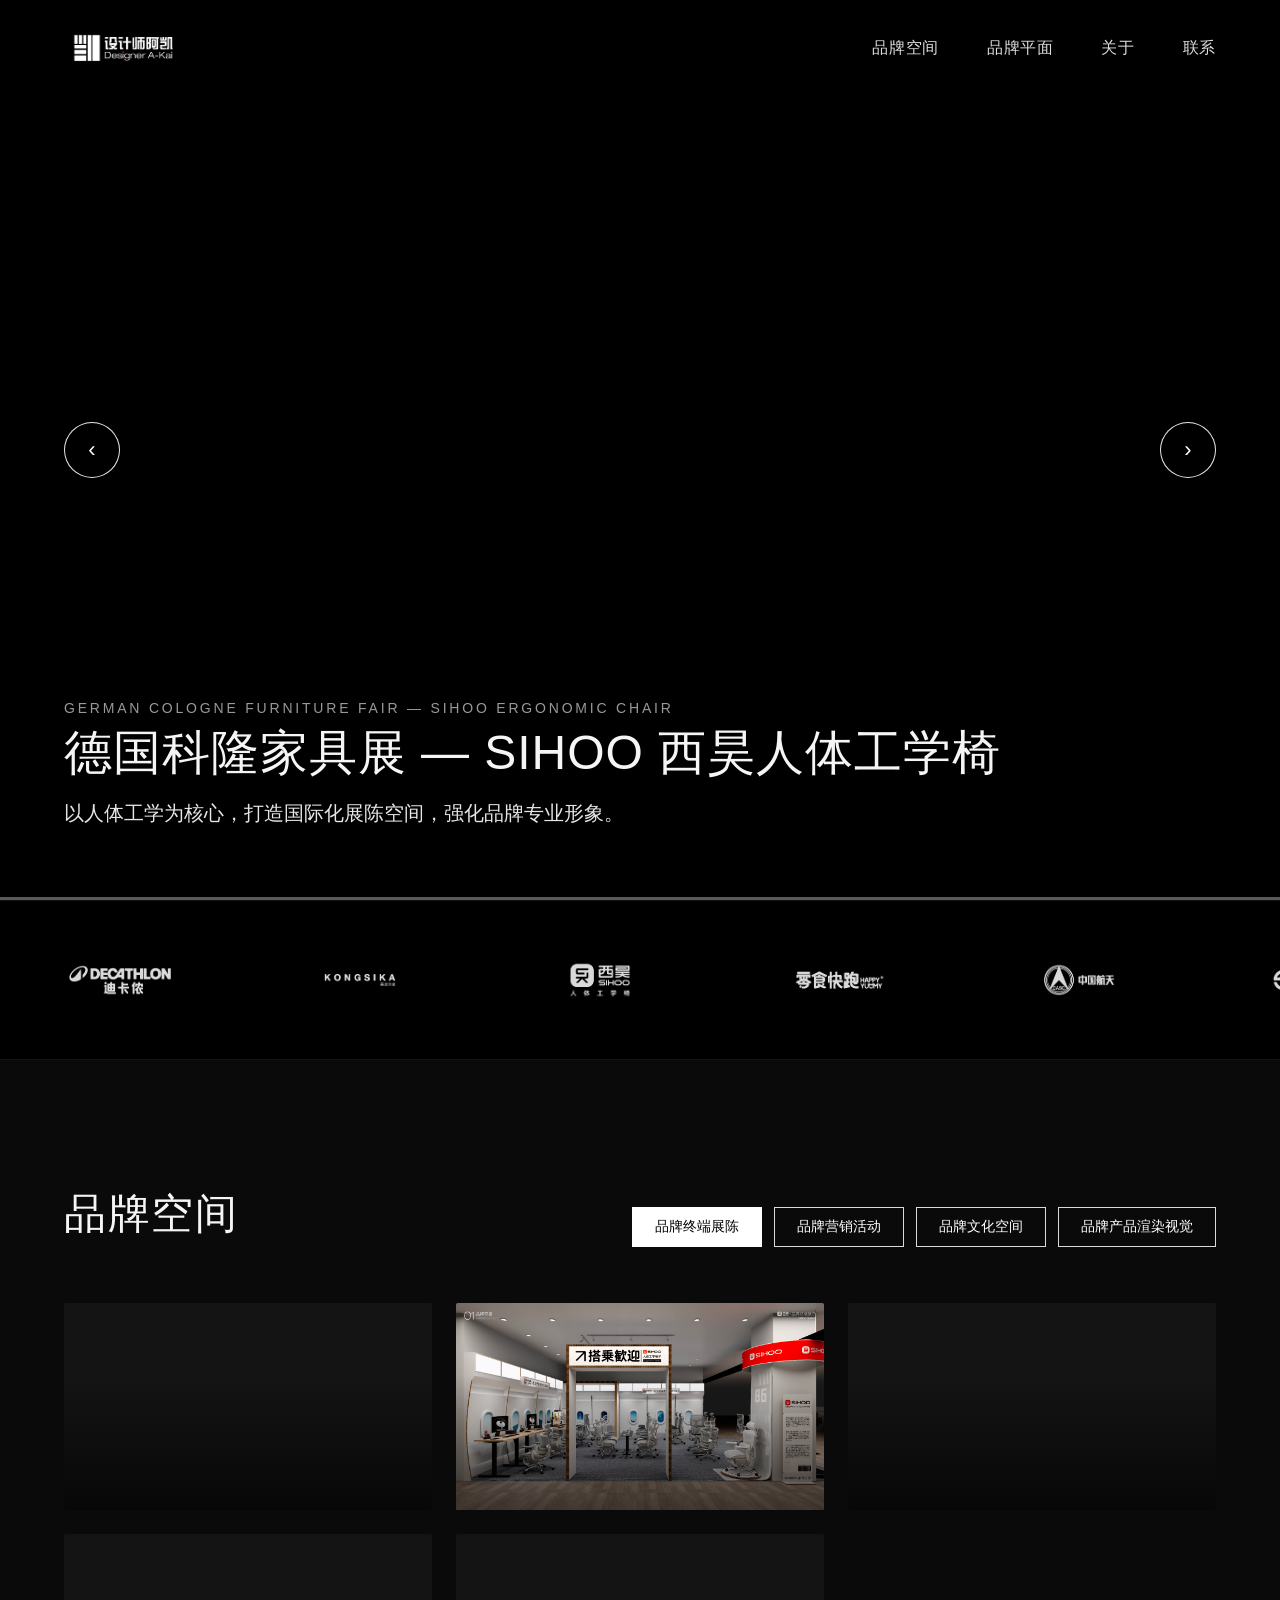
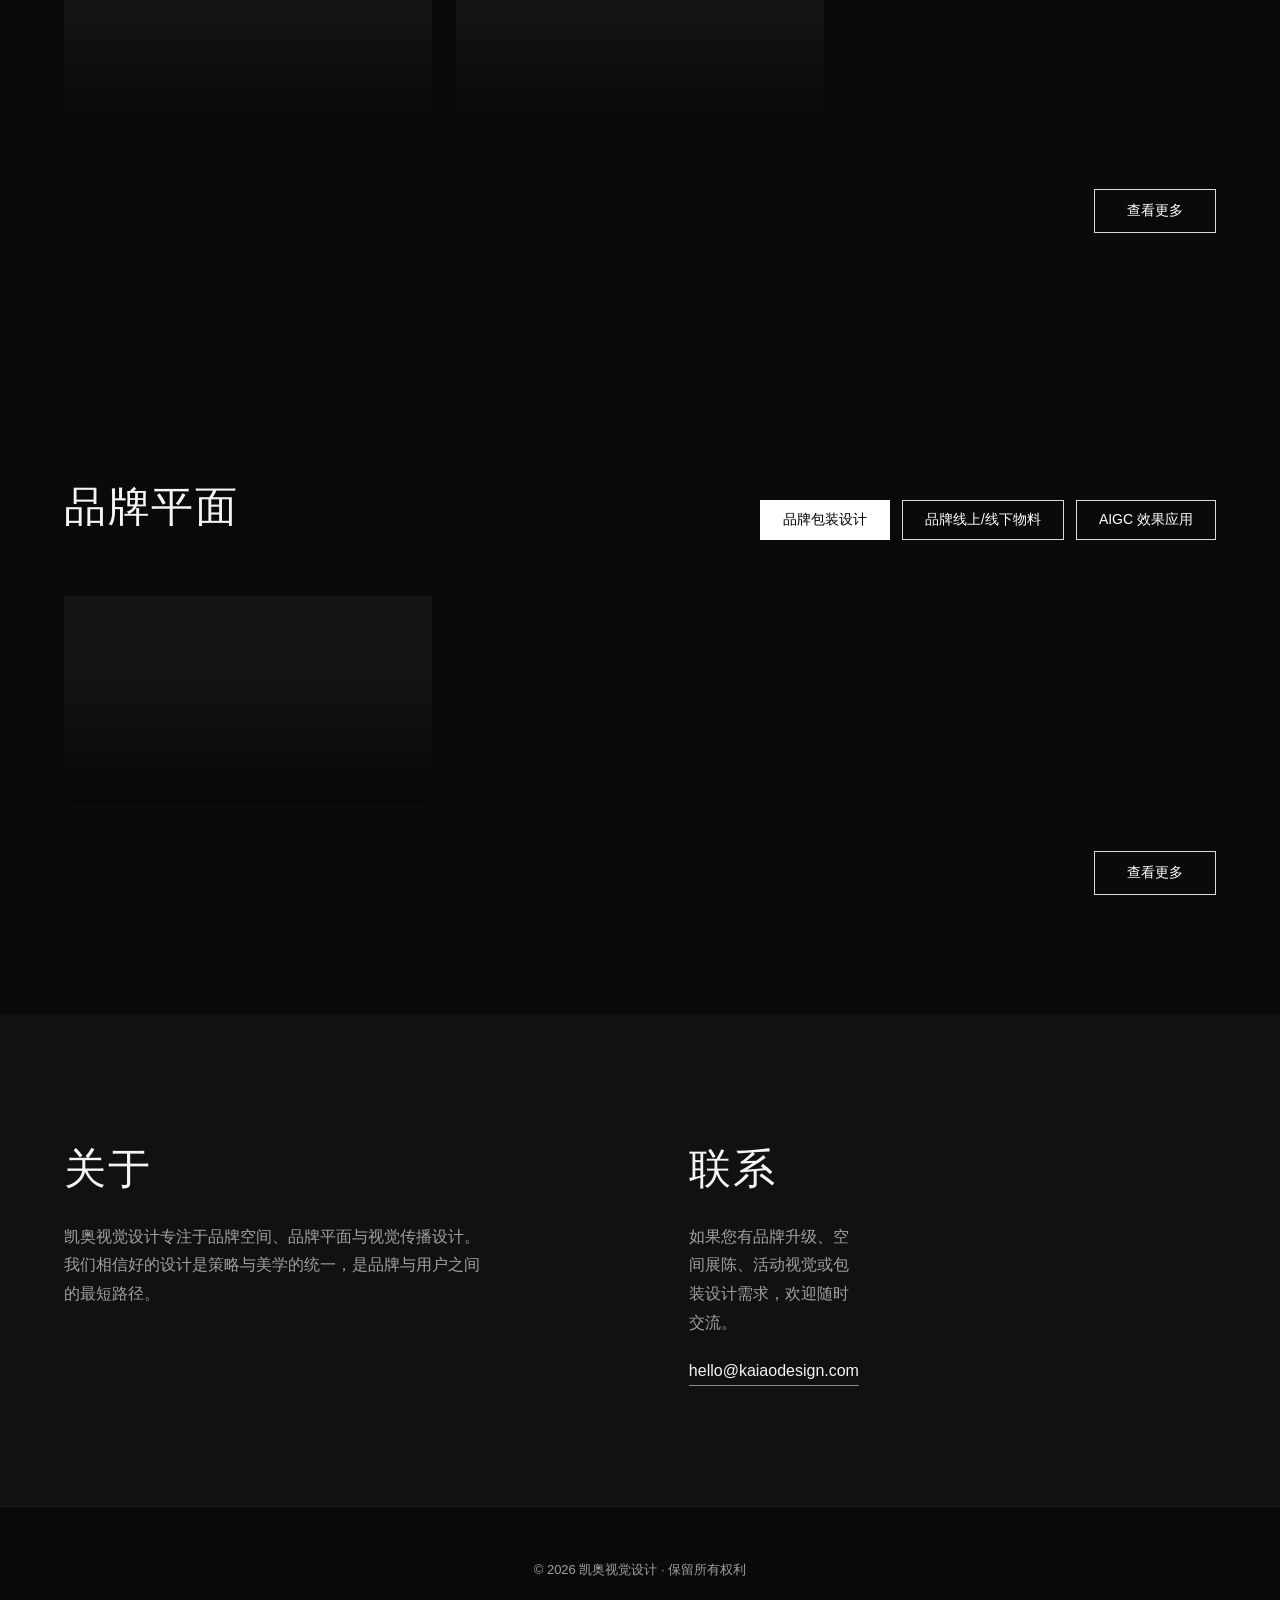
==== index.html @ baa511c7 "凯奥视觉设计 · 个人作品集网站（GitHub Pages 上线版本）" ====
<!DOCTYPE html>
<html lang="zh-CN">
<head>
  <meta charset="UTF-8">
  <meta name="viewport" content="width=device-width, initial-scale=1.0">
  <title>凯奥视觉设计 | 个人作品集</title>
  <link rel="stylesheet" href="style.css">
</head>
<body>
  <nav id="navbar" class="navbar">
    <div class="grid nav-inner">
      <a class="nav-logo" href="#" aria-label="凯奥视觉设计">
        <img id="nav-logo-img" src="" alt="凯奥视觉设计">
      </a>
      <ul class="nav-links" id="nav-links"></ul>
    </div>
  </nav>

  <header class="banner" id="banner">
    <div class="banner-track" id="banner-track"></div>
    <div class="banner-dim"></div>
    <button class="banner-arrow prev" id="banner-prev" type="button" aria-label="上一张">‹</button>
    <button class="banner-arrow next" id="banner-next" type="button" aria-label="下一张">›</button>
    <div class="banner-text">
      <p id="banner-en" class="banner-en"></p>
      <h1 id="banner-title" class="banner-title"></h1>
      <p id="banner-intro" class="banner-intro"></p>
    </div>
    <div class="banner-progress" id="banner-progress"></div>
  </header>

  <section class="marquee-bar" aria-label="服务过的品牌">
    <div class="marquee-track" id="marquee-track"></div>
  </section>

  <main>
    <section class="section" id="brand-space">
      <div class="container">
        <div class="section-head reveal">
          <h2 class="section-title">品牌空间</h2>
          <div class="tabs" id="space-tabs"></div>
        </div>
        <div class="grid gallery-grid" id="space-grid"></div>
        <div class="section-foot reveal">
          <button class="btn-outline" id="space-more" type="button">查看更多</button>
        </div>
      </div>
    </section>

    <section class="section" id="brand-plane">
      <div class="container">
        <div class="section-head reveal">
          <h2 class="section-title">品牌平面</h2>
          <div class="tabs" id="plane-tabs"></div>
        </div>
        <div class="grid gallery-grid" id="plane-grid"></div>
        <div class="section-foot reveal">
          <button class="btn-outline" id="plane-more" type="button">查看更多</button>
        </div>
      </div>
    </section>

    <section class="section section-dark" id="about">
      <div class="container grid grid-12">
        <div class="col-5 reveal">
          <h2 class="section-title">关于</h2>
          <p class="body-text">
            凯奥视觉设计专注于品牌空间、品牌平面与视觉传播设计。我们相信好的设计是策略与美学的统一，是品牌与用户之间的最短路径。
          </p>
        </div>
        <div class="col-5 col-start-8 reveal">
          <h2 class="section-title">联系</h2>
          <p class="body-text">
            如果您有品牌升级、空间展陈、活动视觉或包装设计需求，欢迎随时交流。
          </p>
          <a class="contact-link" href="mailto:hello@kaiaodesign.com">hello@kaiaodesign.com</a>
        </div>
      </div>
    </section>
  </main>

  <footer class="footer">
    <div class="container">
      <p>© 2026 凯奥视觉设计 · 保留所有权利</p>
    </div>
  </footer>

  <script src="data.js"></script>
  <script src="main.js"></script>
</body>
</html>
---- style.css ----
:root {
  --bg: #0a0a0a;
  --bg-soft: #111111;
  --text: #f5f5f5;
  --text-muted: #a0a0a0;
  --border: rgba(255, 255, 255, 0.85);
  --grid-max: 1440px;
  --gutter: 24px;
  --radius: 2px;
  --duration-fast: 200ms;
  --duration-normal: 400ms;
  --duration-slow: 800ms;
}

* { box-sizing: border-box; }

html {
  scroll-behavior: smooth;
  background: var(--bg);
  color: var(--text);
  font-family: "Microsoft YaHei", "微软雅黑", "PingFang SC", sans-serif;
  font-weight: 500;
  line-height: 1.6;
}

body {
  margin: 0;
  overflow-x: hidden;
  background: var(--bg);
}

img { max-width: 100%; display: block; }
a { color: inherit; text-decoration: none; }

/* ---------- 12-column grid ---------- */
.container {
  width: 100%;
  max-width: var(--grid-max);
  margin: 0 auto;
  padding-left: 64px;
  padding-right: 64px;
}

.grid {
  display: grid;
  grid-template-columns: repeat(12, 1fr);
  gap: var(--gutter);
}

.col-5 { grid-column: span 5; }
.col-start-8 { grid-column-start: 8; }

/* ---------- Navbar ---------- */
.navbar {
  position: fixed;
  inset: 0 0 auto 0;
  z-index: 100;
  height: 96px;
  display: flex;
  align-items: center;
  transition: transform 500ms cubic-bezier(0.22, 1, 0.36, 1),
              background 500ms ease,
              height 500ms ease;
  background: transparent;
}

.navbar.is-hidden { transform: translateY(-100%); }
.navbar.is-solid {
  height: 80px;
  background: rgba(0, 0, 0, 0.92);
  backdrop-filter: blur(6px);
}

.nav-inner {
  width: 100%;
  padding: 0 64px;
  display: flex;
  align-items: center;
  justify-content: space-between;
}

.nav-logo {
  display: flex;
  align-items: center;
}

.nav-logo img { height: 38px; width: auto; }

.nav-links {
  display: flex;
  justify-content: flex-end;
  gap: 48px;
  list-style: none;
  margin: 0;
  padding: 0;
}

.nav-links a {
  font-size: 16px;
  font-weight: 500;
  letter-spacing: 0.04em;
  padding: 6px 0;
  position: relative;
  opacity: 0.9;
  transition: opacity var(--duration-fast);
}

.nav-links a::after {
  content: "";
  position: absolute;
  left: 0;
  bottom: 0;
  width: 0;
  height: 1px;
  background: #fff;
  transition: width 300ms ease;
}

.nav-links a:hover { opacity: 1; }
.nav-links a:hover::after { width: 100%; }

/* ---------- Banner ---------- */
.banner {
  position: relative;
  width: 100%;
  height: 100vh;
  min-height: 720px;
  overflow: hidden;
  background: #000;
}

.banner-track {
  position: absolute;
  inset: 0;
}

.slide {
  position: absolute;
  inset: 0;
  opacity: 0;
  transition: opacity 1200ms ease;
}

.slide.is-active { opacity: 1; z-index: 2; }

.slide-base,
.slide-mask {
  position: absolute;
  inset: 0;
  background-size: cover;
  background-position: center;
}

.slide-base { z-index: 1; }

.slide-mask {
  z-index: 2;
  opacity: 0;
  transition: opacity 200ms ease;
  -webkit-mask-image: radial-gradient(
    circle 150px at var(--mx, 50%) var(--my, 50%),
    rgba(0,0,0,1) 0%,
    rgba(0,0,0,1) 85px,
    rgba(0,0,0,0) 150px
  );
  mask-image: radial-gradient(
    circle 150px at var(--mx, 50%) var(--my, 50%),
    rgba(0,0,0,1) 0%,
    rgba(0,0,0,1) 85px,
    rgba(0,0,0,0) 150px
  );
  pointer-events: none;
}

.banner:hover .slide-mask { opacity: 1; }

.banner-dim {
  position: absolute;
  inset: 0;
  z-index: 3;
  background: linear-gradient(
    180deg,
    rgba(0,0,0,0.35) 0%,
    rgba(0,0,0,0.15) 40%,
    rgba(0,0,0,0.45) 100%
  );
  pointer-events: none;
}

.banner-text {
  position: absolute;
  bottom: 72px;
  left: 0;
  right: 0;
  z-index: 4;
  pointer-events: none;
  padding: 0 64px;
}

.banner-en {
  font-size: 14px;
  font-weight: 500;
  letter-spacing: 0.2em;
  text-transform: uppercase;
  color: rgba(255,255,255,0.6);
  margin: 0 0 8px;
  text-shadow: 0 2px 16px rgba(0,0,0,0.45);
}

.banner-title {
  font-size: 48px;
  font-weight: 500;
  line-height: 1.08;
  letter-spacing: 0.02em;
  margin: 0 0 20px;
  text-shadow: 0 2px 24px rgba(0,0,0,0.45);
}

.banner-intro {
  font-size: 20px;
  font-weight: 500;
  line-height: 1.45;
  margin: 0;
  max-width: 640px;
  color: rgba(255,255,255,0.9);
  text-shadow: 0 2px 16px rgba(0,0,0,0.45);
}

/* Banner arrows */
.banner-arrow {
  position: absolute;
  top: 50%;
  transform: translateY(-50%);
  z-index: 6;
  width: 56px;
  height: 56px;
  display: flex;
  align-items: center;
  justify-content: center;
  border: 1px solid rgba(255,255,255,0.9);
  border-radius: 50%;
  background: rgba(0,0,0,0.25);
  color: #fff;
  font-size: 22px;
  cursor: pointer;
  transition: background 200ms ease, color 200ms ease;
}

.banner-arrow:hover {
  background: #fff;
  color: #000;
}

.banner-arrow.prev { left: 64px; }
.banner-arrow.next { right: 64px; }

.banner-progress {
  position: absolute;
  bottom: 0;
  left: 0;
  height: 3px;
  z-index: 5;
  background: rgba(255,255,255,0.35);
  width: 0%;
}

/* ---------- Marquee ---------- */
.marquee-bar {
  height: 160px;
  background: #000;
  overflow: hidden;
  display: flex;
  align-items: center;
  border-top: 1px solid rgba(255,255,255,0.08);
  border-bottom: 1px solid rgba(255,255,255,0.08);
}

.marquee-track {
  display: flex;
  align-items: center;
  white-space: nowrap;
  animation: marquee 28s linear infinite;
}

.marquee-item {
  flex: 0 0 auto;
  height: 72px;
  margin: 0 56px;
  filter: grayscale(1) brightness(1.15);
  opacity: 0.85;
  transition: opacity var(--duration-fast);
}

.marquee-item:hover { opacity: 1; }

@keyframes marquee {
  0% { transform: translateX(0); }
  100% { transform: translateX(-50%); }
}

/* ---------- Sections ---------- */
.section {
  padding: 120px 0;
  background: var(--bg);
}

.section-dark { background: var(--bg-soft); }

.section-head {
  display: flex;
  align-items: flex-end;
  justify-content: space-between;
  margin-bottom: 56px;
  gap: 32px;
  flex-wrap: wrap;
}

.section-title {
  font-size: 42px;
  font-weight: 500;
  letter-spacing: 0.04em;
  margin: 0;
}

.section-foot {
  display: flex;
  justify-content: flex-end;
  margin-top: 48px;
}

/* ---------- Tabs ---------- */
.tabs {
  display: flex;
  gap: 12px;
  flex-wrap: wrap;
}

.tab {
  font-family: inherit;
  font-size: 14px;
  font-weight: 500;
  color: #fff;
  background: transparent;
  border: 1px solid var(--border);
  padding: 10px 22px;
  cursor: pointer;
  transition: all var(--duration-fast);
}

.tab:hover { background: rgba(255,255,255,0.08); }
.tab.is-active {
  border-color: #fff;
  background: #fff;
  color: #000;
}

/* ---------- Buttons ---------- */
.btn-outline {
  font-family: inherit;
  font-size: 14px;
  font-weight: 500;
  color: #fff;
  background: transparent;
  border: 1px solid var(--border);
  padding: 12px 32px;
  cursor: pointer;
  transition: all var(--duration-fast);
}

.btn-outline:hover {
  background: #fff;
  color: #000;
}

/* ---------- Gallery grid ---------- */
.gallery-grid {
  grid-template-columns: repeat(3, 1fr);
  gap: var(--gutter);
}

.card {
  position: relative;
  aspect-ratio: 16 / 9;
  overflow: hidden;
  cursor: pointer;
  background: #141414;
  border-radius: var(--radius);
}

.card-thumb {
  position: absolute;
  inset: 0;
  background-size: cover;
  background-position: center;
  transition: transform var(--duration-normal) ease, filter var(--duration-normal) ease;
}

.card:hover .card-thumb {
  transform: scale(1.04);
  filter: brightness(1.08);
}

.card-overlay {
  position: absolute;
  inset: 0;
  background: linear-gradient(180deg, rgba(0,0,0,0) 35%, rgba(0,0,0,0.75) 100%);
  opacity: 0.85;
  transition: opacity var(--duration-fast);
}

.card:hover .card-overlay { opacity: 1; }

.card-info {
  position: absolute;
  bottom: 0;
  left: 0;
  right: 0;
  padding: 24px;
  z-index: 2;
  transform: translateY(8px);
  opacity: 0;
  transition: all var(--duration-normal) ease;
}

.card:hover .card-info {
  transform: translateY(0);
  opacity: 1;
}

.card-en {
  font-size: 11px;
  font-weight: 500;
  letter-spacing: 0.14em;
  text-transform: uppercase;
  color: rgba(255,255,255,0.6);
  margin: 0 0 8px;
}

.card-title {
  font-size: 18px;
  font-weight: 500;
  line-height: 1.3;
  margin: 0 0 6px;
}

.card-intro {
  font-size: 13px;
  font-weight: 400;
  color: var(--text-muted);
  margin: 0;
}

/* ---------- About / Contact ---------- */
.body-text {
  font-size: 16px;
  line-height: 1.8;
  color: var(--text-muted);
  margin: 20px 0 0;
}

.contact-link {
  display: inline-block;
  margin-top: 20px;
  font-size: 16px;
  border-bottom: 1px solid rgba(255,255,255,0.5);
  padding-bottom: 2px;
  transition: border-color var(--duration-fast);
}

.contact-link:hover { border-color: #fff; }

/* ---------- Footer ---------- */
.footer {
  padding: 40px 0;
  border-top: 1px solid rgba(255,255,255,0.08);
  font-size: 13px;
  color: var(--text-muted);
  text-align: center;
}

/* ---------- Reveal animation ---------- */
.reveal {
  opacity: 0;
  transform: translateY(28px);
  transition: opacity 700ms ease, transform 700ms cubic-bezier(0.22, 1, 0.36, 1);
}

.reveal.in {
  opacity: 1;
  transform: translateY(0);
}

/* ---------- Responsive safety ---------- */
@media (max-width: 1024px) {
  .container { padding-left: 32px; padding-right: 32px; }
  .nav-inner { padding: 0 32px; }
  .banner-text { padding: 0 32px; }
  .banner-title { font-size: 42px; }
  .banner-intro { font-size: 20px; }
  .gallery-grid { grid-template-columns: repeat(2, 1fr); }
}

@media (max-width: 640px) {
  .gallery-grid { grid-template-columns: 1fr; }
  .banner-title { font-size: 32px; }
  .section-title { font-size: 32px; }
}
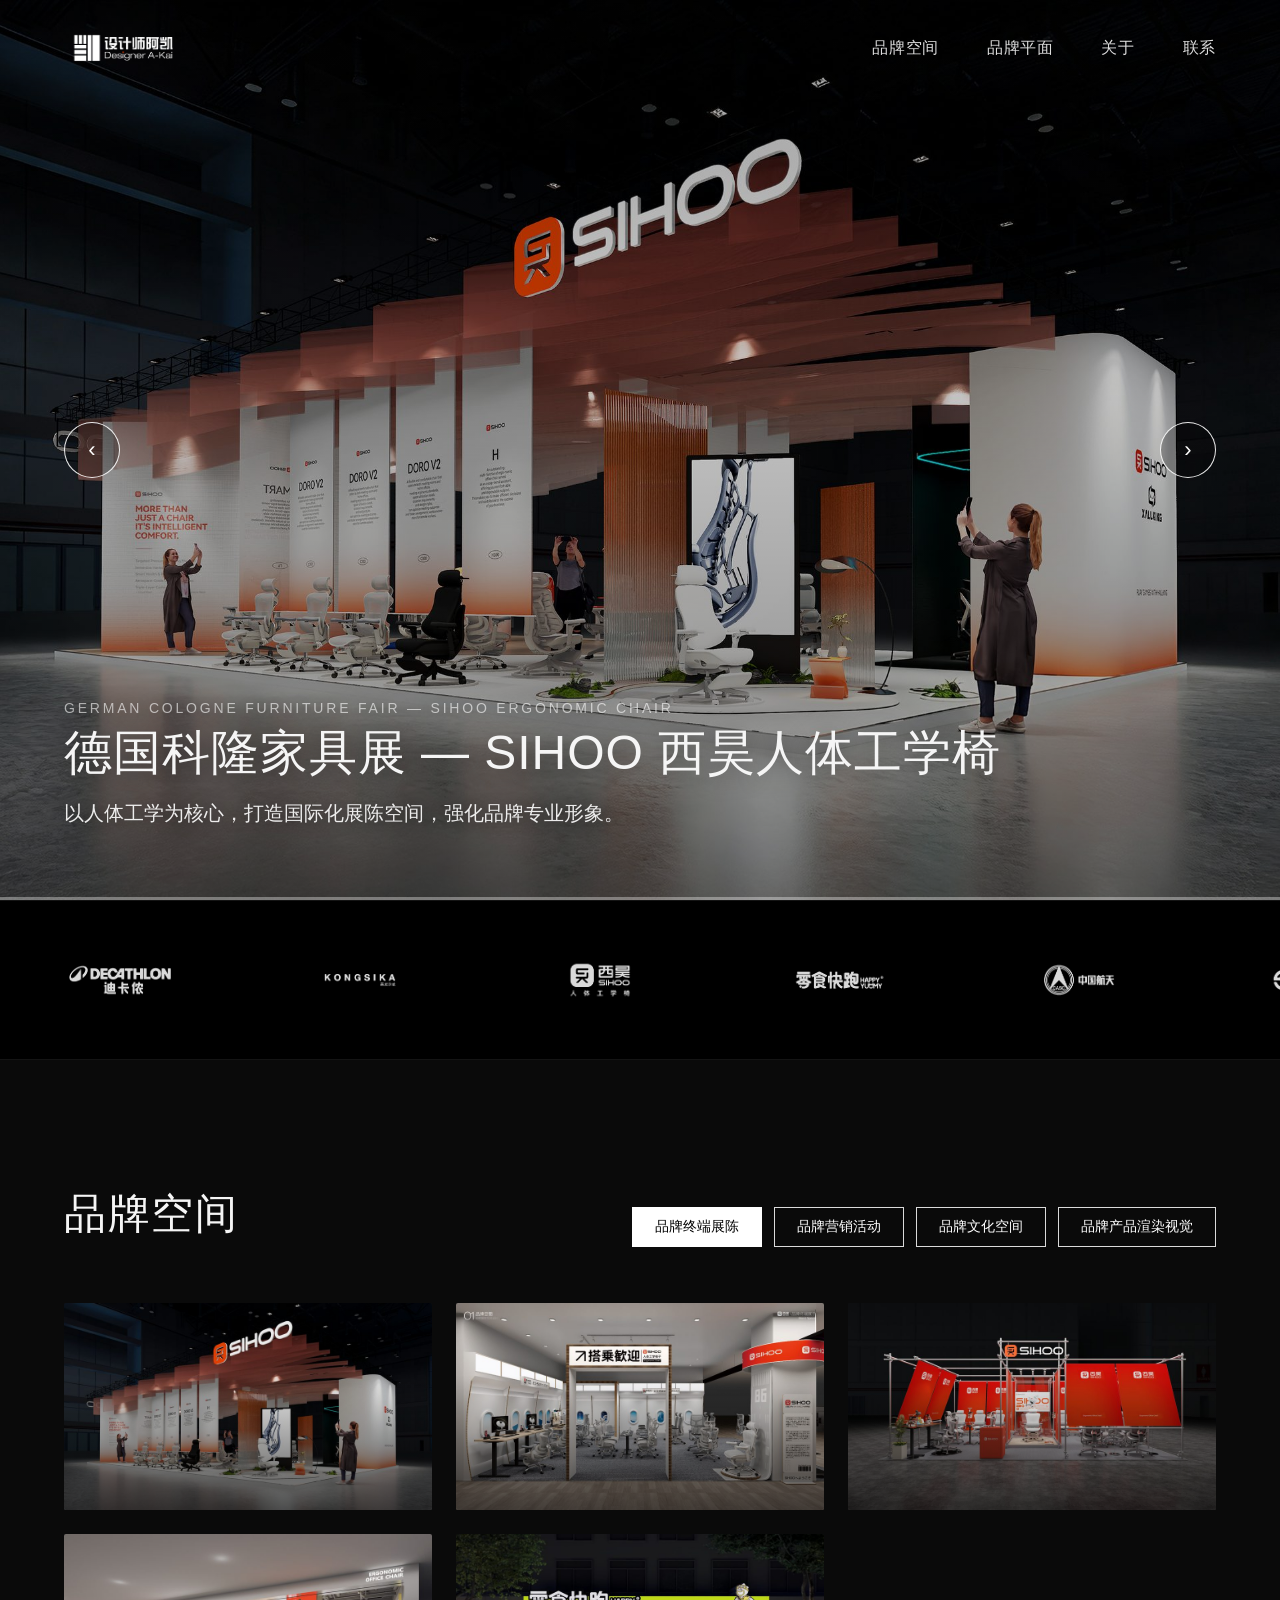
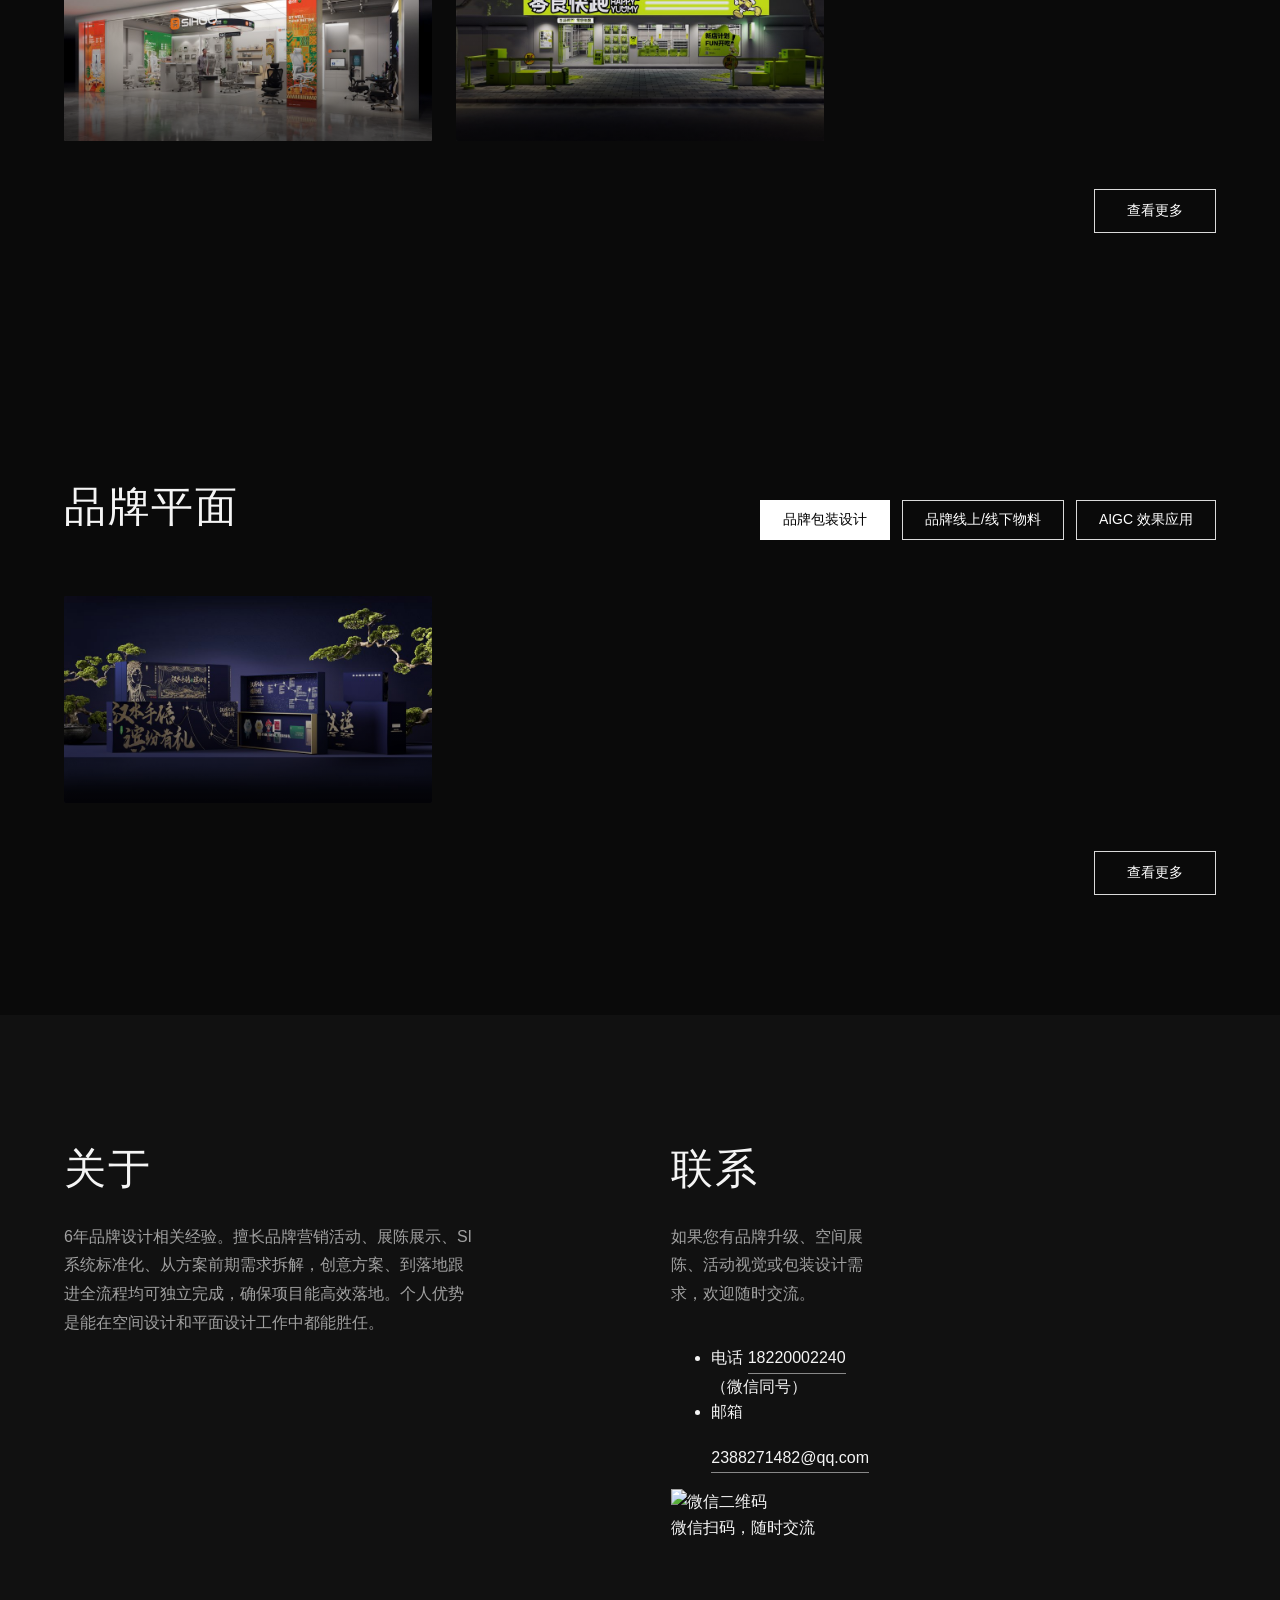
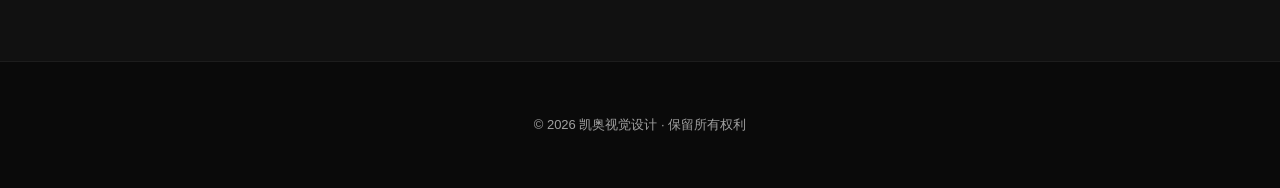
==== commit 1d514e98: "更新关于我/联系板块：新增电话邮箱与微信二维码" ====
--- a/index.html
+++ b/index.html
@@ -4,6 +4,9 @@
   <meta charset="UTF-8">
   <meta name="viewport" content="width=device-width, initial-scale=1.0">
   <title>凯奥视觉设计 | 个人作品集</title>
+  <link rel="preconnect" href="https://a18740558861-cloud.github.io" crossorigin>
+  <link rel="preconnect" href="https://cdn.jsdelivr.net" crossorigin>
+  <link rel="dns-prefetch" href="https://a18740558861-cloud.github.io">
   <link rel="stylesheet" href="style.css">
 </head>
 <body>
@@ -65,7 +68,7 @@
         <div class="col-5 reveal">
           <h2 class="section-title">关于</h2>
           <p class="body-text">
-            凯奥视觉设计专注于品牌空间、品牌平面与视觉传播设计。我们相信好的设计是策略与美学的统一，是品牌与用户之间的最短路径。
+            6年品牌设计相关经验。擅长品牌营销活动、展陈展示、SI系统标准化、从方案前期需求拆解，创意方案、到落地跟进全流程均可独立完成，确保项目能高效落地。个人优势是能在空间设计和平面设计工作中都能胜任。
           </p>
         </div>
         <div class="col-5 col-start-8 reveal">
@@ -73,7 +76,21 @@
           <p class="body-text">
             如果您有品牌升级、空间展陈、活动视觉或包装设计需求，欢迎随时交流。
           </p>
-          <a class="contact-link" href="mailto:hello@kaiaodesign.com">hello@kaiaodesign.com</a>
+          <ul class="contact-list">
+            <li>
+              <span class="contact-label">电话</span>
+              <a class="contact-link" href="tel:18220002240">18220002240</a>
+              <span class="contact-note">（微信同号）</span>
+            </li>
+            <li>
+              <span class="contact-label">邮箱</span>
+              <a class="contact-link" href="mailto:2388271482@qq.com">2388271482@qq.com</a>
+            </li>
+          </ul>
+          <div class="contact-qr">
+            <img src="assets/images/6、联系素材/微信二维码.webp" alt="微信二维码" loading="lazy">
+            <span class="contact-qr-cap">微信扫码，随时交流</span>
+          </div>
         </div>
       </div>
     </section>
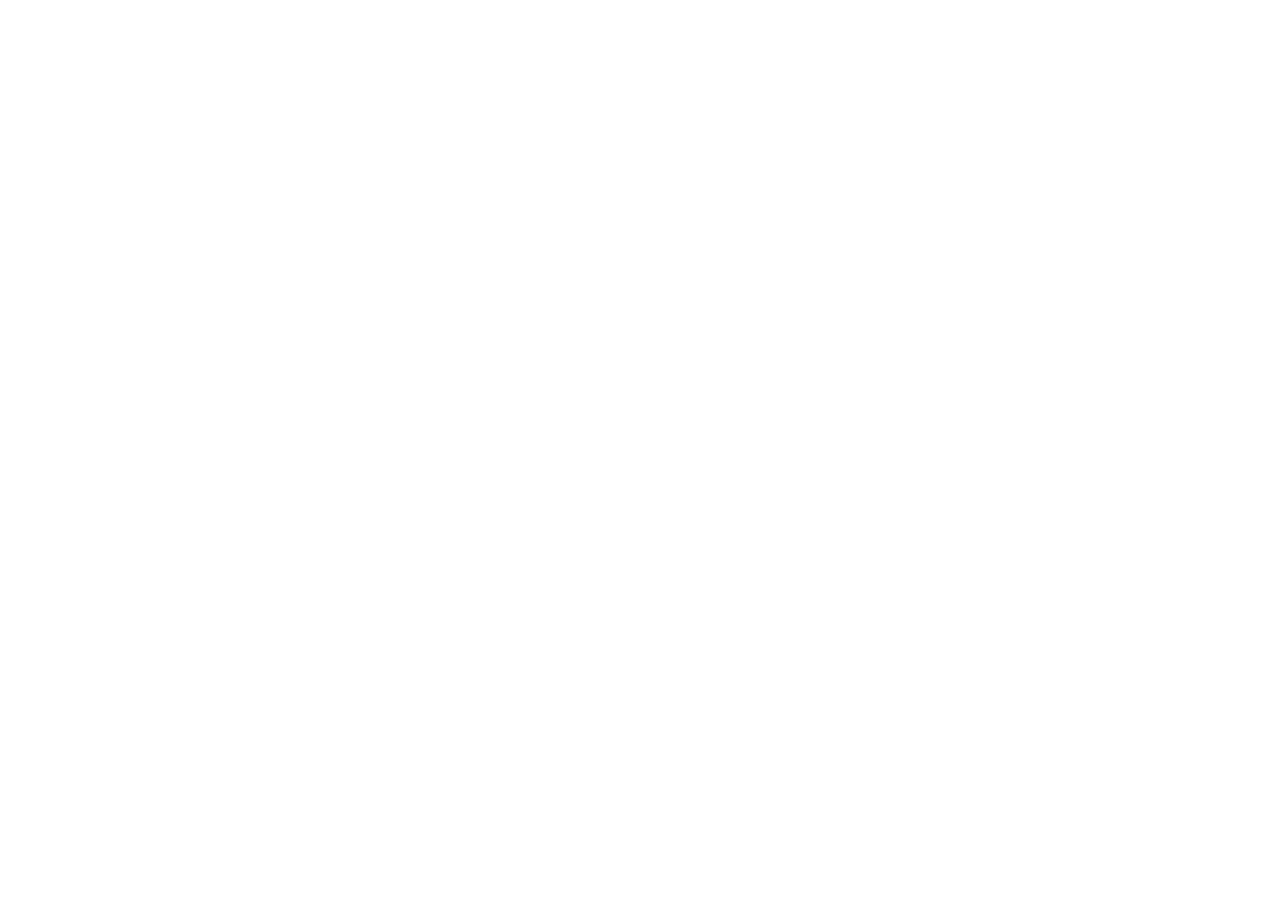
==== commit 783da536: "deploy: build artifacts from Vite (dist/)" ====
--- a/index.html
+++ b/index.html
@@ -1,108 +1,13 @@
-<!DOCTYPE html>
-<html lang="zh-CN">
-<head>
-  <meta charset="UTF-8">
-  <meta name="viewport" content="width=device-width, initial-scale=1.0">
-  <title>凯奥视觉设计 | 个人作品集</title>
-  <link rel="preconnect" href="https://a18740558861-cloud.github.io" crossorigin>
-  <link rel="preconnect" href="https://cdn.jsdelivr.net" crossorigin>
-  <link rel="dns-prefetch" href="https://a18740558861-cloud.github.io">
-  <link rel="stylesheet" href="style.css">
-</head>
-<body>
-  <nav id="navbar" class="navbar">
-    <div class="grid nav-inner">
-      <a class="nav-logo" href="#" aria-label="凯奥视觉设计">
-        <img id="nav-logo-img" src="" alt="凯奥视觉设计">
-      </a>
-      <ul class="nav-links" id="nav-links"></ul>
-    </div>
-  </nav>
-
-  <header class="banner" id="banner">
-    <div class="banner-track" id="banner-track"></div>
-    <div class="banner-dim"></div>
-    <button class="banner-arrow prev" id="banner-prev" type="button" aria-label="上一张">‹</button>
-    <button class="banner-arrow next" id="banner-next" type="button" aria-label="下一张">›</button>
-    <div class="banner-text">
-      <p id="banner-en" class="banner-en"></p>
-      <h1 id="banner-title" class="banner-title"></h1>
-      <p id="banner-intro" class="banner-intro"></p>
-    </div>
-    <div class="banner-progress" id="banner-progress"></div>
-  </header>
-
-  <section class="marquee-bar" aria-label="服务过的品牌">
-    <div class="marquee-track" id="marquee-track"></div>
-  </section>
-
-  <main>
-    <section class="section" id="brand-space">
-      <div class="container">
-        <div class="section-head reveal">
-          <h2 class="section-title">品牌空间</h2>
-          <div class="tabs" id="space-tabs"></div>
-        </div>
-        <div class="grid gallery-grid" id="space-grid"></div>
-        <div class="section-foot reveal">
-          <button class="btn-outline" id="space-more" type="button">查看更多</button>
-        </div>
-      </div>
-    </section>
-
-    <section class="section" id="brand-plane">
-      <div class="container">
-        <div class="section-head reveal">
-          <h2 class="section-title">品牌平面</h2>
-          <div class="tabs" id="plane-tabs"></div>
-        </div>
-        <div class="grid gallery-grid" id="plane-grid"></div>
-        <div class="section-foot reveal">
-          <button class="btn-outline" id="plane-more" type="button">查看更多</button>
-        </div>
-      </div>
-    </section>
-
-    <section class="section section-dark" id="about">
-      <div class="container grid grid-12">
-        <div class="col-5 reveal">
-          <h2 class="section-title">关于</h2>
-          <p class="body-text">
-            6年品牌设计相关经验。擅长品牌营销活动、展陈展示、SI系统标准化、从方案前期需求拆解，创意方案、到落地跟进全流程均可独立完成，确保项目能高效落地。个人优势是能在空间设计和平面设计工作中都能胜任。
-          </p>
-        </div>
-        <div class="col-5 col-start-8 reveal">
-          <h2 class="section-title">联系</h2>
-          <p class="body-text">
-            如果您有品牌升级、空间展陈、活动视觉或包装设计需求，欢迎随时交流。
-          </p>
-          <ul class="contact-list">
-            <li>
-              <span class="contact-label">电话</span>
-              <a class="contact-link" href="tel:18220002240">18220002240</a>
-              <span class="contact-note">（微信同号）</span>
-            </li>
-            <li>
-              <span class="contact-label">邮箱</span>
-              <a class="contact-link" href="mailto:2388271482@qq.com">2388271482@qq.com</a>
-            </li>
-          </ul>
-          <div class="contact-qr">
-            <img src="assets/images/6、联系素材/微信二维码.webp" alt="微信二维码" loading="lazy">
-            <span class="contact-qr-cap">微信扫码，随时交流</span>
-          </div>
-        </div>
-      </div>
-    </section>
-  </main>
-
-  <footer class="footer">
-    <div class="container">
-      <p>© 2026 凯奥视觉设计 · 保留所有权利</p>
-    </div>
-  </footer>
-
-  <script src="data.js"></script>
-  <script src="main.js"></script>
-</body>
+<!doctype html>
+<html lang="en">
+  <head>
+    <meta charset="UTF-8" />
+    <meta name="viewport" content="width=device-width, initial-scale=1.0" />
+    <title>Wu Kai-- 3D Creator</title>
+    <script type="module" crossorigin src="/kaiovisual-portfolio/assets/index-BecK59vd.js"></script>
+    <link rel="stylesheet" crossorigin href="/kaiovisual-portfolio/assets/index-Bcl2BPLS.css">
+  </head>
+  <body>
+    <div id="root"></div>
+  </body>
 </html>
